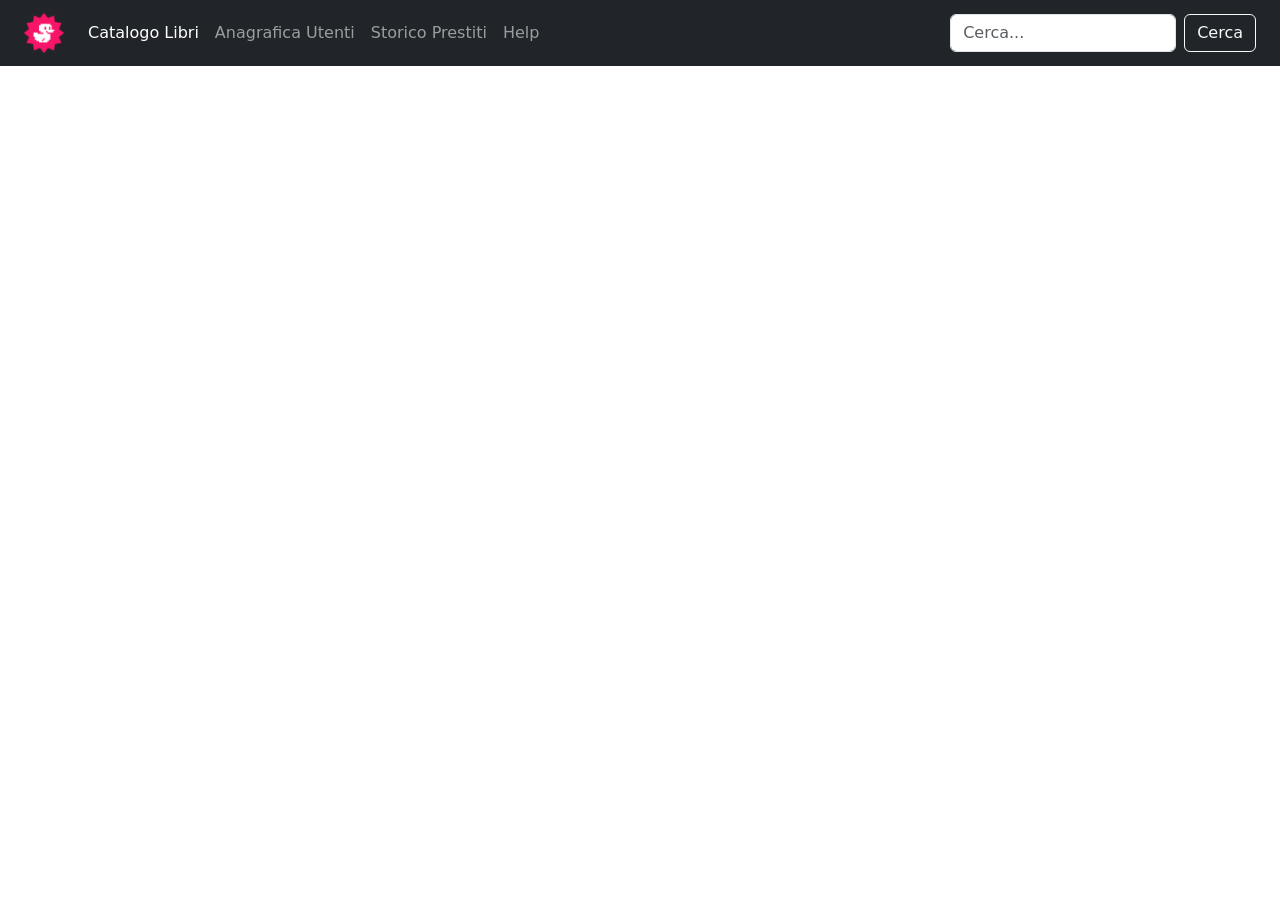
==== index.html @ 12b406c6 "aggiunta del menú a tendina e barra di ricerca" ====
<!DOCTYPE html>
<html lang="it">

<head>
    <meta charset="UTF-8">
    <meta name="viewport" content="width=device-width, initial-scale=1.0">
    <title>bootstrap dashboard</title>
    <link href="https://cdn.jsdelivr.net/npm/bootstrap@5.3.8/dist/css/bootstrap.min.css" rel="stylesheet"
        integrity="sha384-sRIl4kxILFvY47J16cr9ZwB07vP4J8+LH7qKQnuqkuIAvNWLzeN8tE5YBujZqJLB" crossorigin="anonymous">
    <link rel="stylesheet" href="./style/index.css">
</head>

<body>
    <header>
        <nav class="navbar navbar-expand-lg bg-dark navbar-dark">
            <div class="container-fluid px-4">

                <a class="navbar-brand d-flex align-items-center gap-2" href="#">
                    <img src="./img/duck.png" alt="Logo" class="header-logo">
                </a>
                <button class="navbar-toggler" type="button" data-bs-toggle="collapse" data-bs-target="#navMenu"
                    aria-controls="navMenu" aria-expanded="false" aria-label="Toggle navigation">
                    <span class="navbar-toggler-icon"></span>
                </button>
                <div class="collapse navbar-collapse" id="navMenu">
                    <ul class="navbar-nav me-auto mb-2 mb-lg-0">
                        <li class="nav-item">
                            <a class="nav-link text-white" href="#">Catalogo Libri</a>
                        </li>
                        <li class="nav-item">
                            <a class="nav-link " href="#">Anagrafica Utenti</a>
                        </li>
                        <li class="nav-item">
                            <a class="nav-link" href="#">Storico Prestiti</a>
                        </li>
                        <li class="nav-item">
                            <a class="nav-link" href="#">Help</a>
                        </li>
                    </ul>
                    <form class="d-flex gap-2" role="search">
                        <input class="form-control" type="search" placeholder="Cerca...">
                        <button class="btn btn-outline-light" type="submit">Cerca</button>
                    </form>
                </div>

            </div>
        </nav>
    </header>
    <main>
        <div class="container">
            <div class="row">
                <div class="col"></div>
                <div class="col"></div>
                <div class="col"></div>
            </div>
        </div>
    </main>
    <script src="https://cdn.jsdelivr.net/npm/bootstrap@5.3.8/dist/js/bootstrap.bundle.min.js"
        integrity="sha384-FKyoEForCGlyvwx9Hj09JcYn3nv7wiPVlz7YYwJrWVcXK/BmnVDxM+D2scQbITxI"
        crossorigin="anonymous"></script>
</body>

</html>
---- style/index.css ----
.header-logo{
    width: 40px; 
    height: 40px;
}
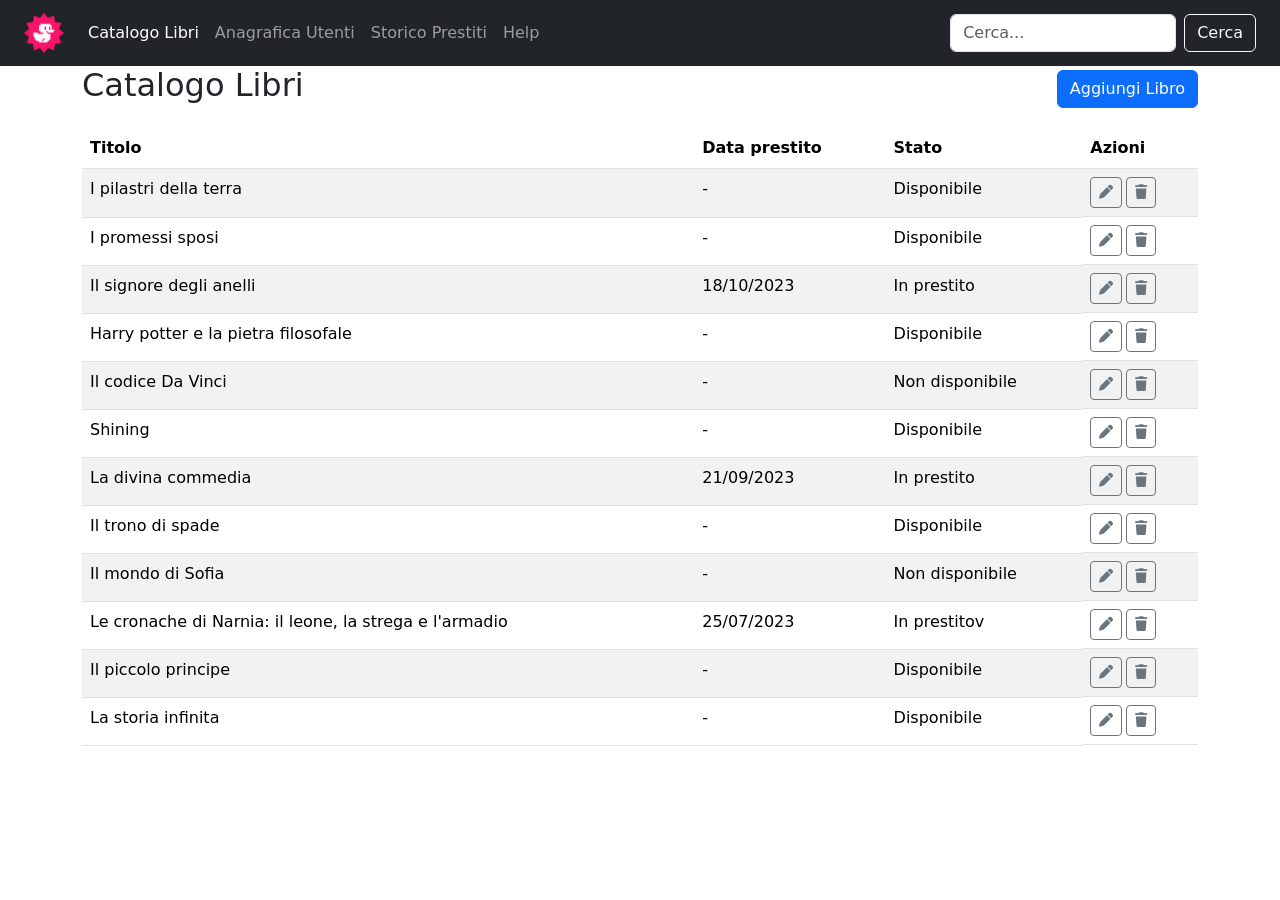
==== commit 6c5f6dad: "creazione della tabella con colonna che compare a 768px" ====
--- a/index.html
+++ b/index.html
@@ -7,6 +7,8 @@
     <title>bootstrap dashboard</title>
     <link href="https://cdn.jsdelivr.net/npm/bootstrap@5.3.8/dist/css/bootstrap.min.css" rel="stylesheet"
         integrity="sha384-sRIl4kxILFvY47J16cr9ZwB07vP4J8+LH7qKQnuqkuIAvNWLzeN8tE5YBujZqJLB" crossorigin="anonymous">
+    <link rel="stylesheet" href="https://cdnjs.cloudflare.com/ajax/libs/font-awesome/6.5.0/css/all.min.css">
+
     <link rel="stylesheet" href="./style/index.css">
 </head>
 
@@ -49,7 +51,180 @@
     <main>
         <div class="container">
             <div class="row">
-                <div class="col"></div>
+                <div class="col-12">
+                    <div class="d-flex justify-content-between align-items-center mb-3">
+                        <h2>Catalogo Libri</h2>
+                        <button class="btn btn-primary">Aggiungi Libro</button>
+                    </div>
+                    <table class="table table-striped table-1">
+                        <thead>
+                            <tr>
+                                <th scope="col">Titolo</th>
+                                <th scope="col">Data prestito</th>
+                                <th scope="col">Stato</th>
+                                <th scope="col">Azioni</th>
+                            </tr>
+                        </thead>
+                        <tbody>
+                            <tr>
+                                <td>I pilastri della terra</td>
+                                <td>-</td>
+                                <td >Disponibile</td>
+                                <td class="d-flex flex-nowrap gap-1">
+                                    <button class="btn btn-sm btn-outline-secondary">
+                                        <i class="fa-solid fa-pen"></i>
+                                    </button>
+                                    <button class="btn btn-sm btn-outline-secondary">
+                                        <i class="fa-solid fa-trash"></i>
+                                    </button>
+                                </td>
+                            </tr>
+                            <tr>
+                                <td>I promessi sposi</td>
+                                <td>-</td>
+                                <td>Disponibile</td>
+                                <td class="d-flex flex-nowrap gap-1">
+                                    <button class="btn btn-sm btn-outline-secondary">
+                                        <i class="fa-solid fa-pen"></i>
+                                    </button>
+                                    <button class="btn btn-sm btn-outline-secondary">
+                                        <i class="fa-solid fa-trash"></i>
+                                    </button>
+                                </td>
+                            </tr>
+                            <tr>
+                                <td>Il signore degli anelli</td>
+                                <td>18/10/2023</td>
+                                <td>In prestito</td>
+                                <td class="d-flex flex-nowrap gap-1">
+                                    <button class="btn btn-sm btn-outline-secondary">
+                                        <i class="fa-solid fa-pen"></i>
+                                    </button>
+                                    <button class="btn btn-sm btn-outline-secondary">
+                                        <i class="fa-solid fa-trash"></i>
+                                    </button>
+                                </td>
+                            </tr>
+                            <tr>
+                                <td>Harry potter e la pietra filosofale</td>
+                                <td>-</td>
+                                <td>Disponibile</td>
+                                <td class="d-flex flex-nowrap gap-1">
+                                    <button class="btn btn-sm btn-outline-secondary">
+                                        <i class="fa-solid fa-pen"></i>
+                                    </button>
+                                    <button class="btn btn-sm btn-outline-secondary">
+                                        <i class="fa-solid fa-trash"></i>
+                                    </button>
+                                </td>
+                            </tr>
+                            <tr>
+                                <td>Il codice Da Vinci</td>
+                                <td>-</td>
+                                <td>Non disponibile</td>
+                                <td class="d-flex flex-nowrap gap-1">
+                                    <button class="btn btn-sm btn-outline-secondary">
+                                        <i class="fa-solid fa-pen"></i>
+                                    </button>
+                                    <button class="btn btn-sm btn-outline-secondary">
+                                        <i class="fa-solid fa-trash"></i>
+                                    </button>
+                                </td>
+                            </tr>
+                            <tr>
+                                <td>Shining</td>
+                                <td>-</td>
+                                <td>Disponibile</td>
+                                <td class="d-flex flex-nowrap gap-1">
+                                    <button class="btn btn-sm btn-outline-secondary">
+                                        <i class="fa-solid fa-pen"></i>
+                                    </button>
+                                    <button class="btn btn-sm btn-outline-secondary">
+                                        <i class="fa-solid fa-trash"></i>
+                                    </button>
+                                </td>
+                            </tr>
+                            <tr>
+                                <td>La divina commedia</td>
+                                <td>21/09/2023</td>
+                                <td>In prestito</td>
+                                <td class="d-flex flex-nowrap gap-1">
+                                    <button class="btn btn-sm btn-outline-secondary">
+                                        <i class="fa-solid fa-pen"></i>
+                                    </button>
+                                    <button class="btn btn-sm btn-outline-secondary">
+                                        <i class="fa-solid fa-trash"></i>
+                                    </button>
+                                </td>
+                            </tr>
+                            <tr>
+                                <td>Il trono di spade</td>
+                                <td>-</td>
+                                <td>Disponibile</td>
+                                <td class="d-flex flex-nowrap gap-1">
+                                    <button class="btn btn-sm btn-outline-secondary">
+                                        <i class="fa-solid fa-pen"></i>
+                                    </button>
+                                    <button class="btn btn-sm btn-outline-secondary">
+                                        <i class="fa-solid fa-trash"></i>
+                                    </button>
+                                </td>
+                            </tr>
+                            <tr>
+                                <td>Il mondo di Sofia</td>
+                                <td>-</td>
+                                <td>Non disponibile</td>
+                                <td class="d-flex flex-nowrap gap-1">
+                                    <button class="btn btn-sm btn-outline-secondary">
+                                        <i class="fa-solid fa-pen"></i>
+                                    </button>
+                                    <button class="btn btn-sm btn-outline-secondary">
+                                        <i class="fa-solid fa-trash"></i>
+                                    </button>
+                                </td>
+                            </tr>
+                            <tr>
+                                <td>Le cronache di Narnia: il leone, la strega e l'armadio</td>
+                                <td>25/07/2023</td>
+                                <td>In prestitov</td>
+                                <td class="d-flex flex-nowrap gap-1">
+                                    <button class="btn btn-sm btn-outline-secondary">
+                                        <i class="fa-solid fa-pen"></i>
+                                    </button>
+                                    <button class="btn btn-sm btn-outline-secondary">
+                                        <i class="fa-solid fa-trash"></i>
+                                    </button>
+                                </td>
+                            </tr>
+                            <tr>
+                                <td>Il piccolo principe</td>
+                                <td>-</td>
+                                <td>Disponibile</td>
+                                <td class="d-flex flex-nowrap gap-1">
+                                    <button class="btn btn-sm btn-outline-secondary">
+                                        <i class="fa-solid fa-pen"></i>
+                                    </button>
+                                    <button class="btn btn-sm btn-outline-secondary">
+                                        <i class="fa-solid fa-trash"></i>
+                                    </button>
+                                </td>
+                            </tr>
+                            <tr>
+                                <td>La storia infinita</td>
+                                <td>-</td>
+                                <td>Disponibile</td>
+                                <td class="d-flex flex-nowrap gap-1">
+                                    <button class="btn btn-sm btn-outline-secondary">
+                                        <i class="fa-solid fa-pen"></i>
+                                    </button>
+                                    <button class="btn btn-sm btn-outline-secondary">
+                                        <i class="fa-solid fa-trash"></i>
+                                    </button>
+                                </td>
+                            </tr>
+                        </tbody>
+                    </table>
+                </div>
                 <div class="col"></div>
                 <div class="col"></div>
             </div>
--- a/style/index.css
+++ b/style/index.css
@@ -1,4 +1,23 @@
-.header-logo{
-    width: 40px; 
+.header-logo {
+    width: 40px;
     height: 40px;
+}
+
+
+
+/*media query*/
+@media screen and (min-width: 0px) {
+
+    .table-1 th:nth-child(2),
+    .table-1 td:nth-child(2) {
+        display: none;
+    }
+}
+
+@media screen and (min-width: 768px) {
+
+    .table-1 th:nth-child(2),
+    .table-1 td:nth-child(2) {
+        display: table-cell;
+    }
 }
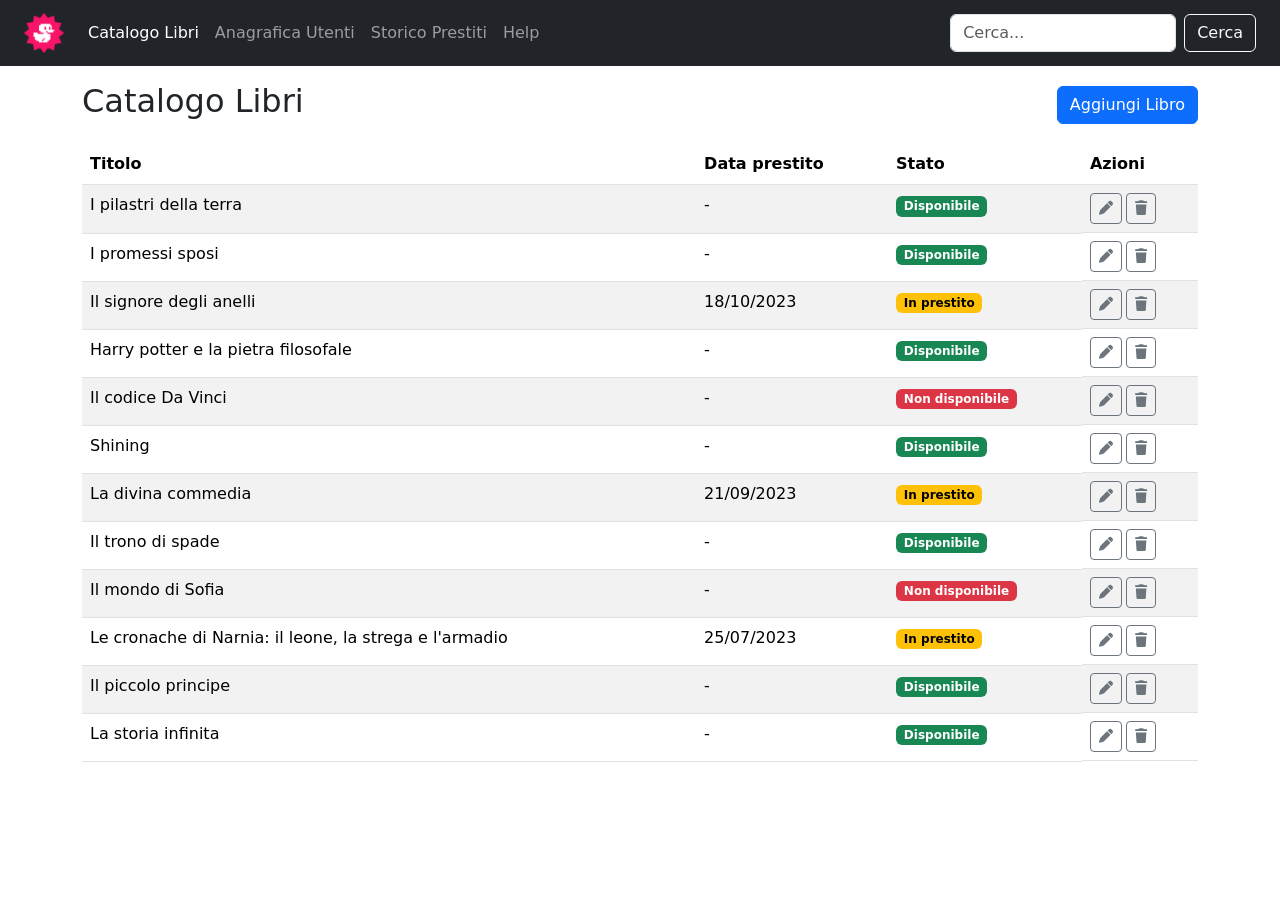
==== commit 6d3f154c: "aggiunta dei badge con colori per la disponibilitá" ====
--- a/index.html
+++ b/index.html
@@ -52,7 +52,7 @@
         <div class="container">
             <div class="row">
                 <div class="col-12">
-                    <div class="d-flex justify-content-between align-items-center mb-3">
+                    <div class="d-flex justify-content-between align-items-center mb-3 mt-3">
                         <h2>Catalogo Libri</h2>
                         <button class="btn btn-primary">Aggiungi Libro</button>
                     </div>
@@ -69,7 +69,7 @@
                             <tr>
                                 <td>I pilastri della terra</td>
                                 <td>-</td>
-                                <td >Disponibile</td>
+                                <td><span class="badge text-bg-success">Disponibile</span></td>
                                 <td class="d-flex flex-nowrap gap-1">
                                     <button class="btn btn-sm btn-outline-secondary">
                                         <i class="fa-solid fa-pen"></i>
@@ -82,7 +82,7 @@
                             <tr>
                                 <td>I promessi sposi</td>
                                 <td>-</td>
-                                <td>Disponibile</td>
+                                <td><span class="badge text-bg-success">Disponibile</span></td>
                                 <td class="d-flex flex-nowrap gap-1">
                                     <button class="btn btn-sm btn-outline-secondary">
                                         <i class="fa-solid fa-pen"></i>
@@ -95,7 +95,7 @@
                             <tr>
                                 <td>Il signore degli anelli</td>
                                 <td>18/10/2023</td>
-                                <td>In prestito</td>
+                                <td><span class="badge text-bg-warning">In prestito</span></td>
                                 <td class="d-flex flex-nowrap gap-1">
                                     <button class="btn btn-sm btn-outline-secondary">
                                         <i class="fa-solid fa-pen"></i>
@@ -108,7 +108,7 @@
                             <tr>
                                 <td>Harry potter e la pietra filosofale</td>
                                 <td>-</td>
-                                <td>Disponibile</td>
+                                <td><span class="badge text-bg-success">Disponibile</span></td>
                                 <td class="d-flex flex-nowrap gap-1">
                                     <button class="btn btn-sm btn-outline-secondary">
                                         <i class="fa-solid fa-pen"></i>
@@ -121,7 +121,7 @@
                             <tr>
                                 <td>Il codice Da Vinci</td>
                                 <td>-</td>
-                                <td>Non disponibile</td>
+                                <td><span class="badge text-bg-danger">Non disponibile</span></td>
                                 <td class="d-flex flex-nowrap gap-1">
                                     <button class="btn btn-sm btn-outline-secondary">
                                         <i class="fa-solid fa-pen"></i>
@@ -134,7 +134,7 @@
                             <tr>
                                 <td>Shining</td>
                                 <td>-</td>
-                                <td>Disponibile</td>
+                                <td><span class="badge text-bg-success">Disponibile</span></td>
                                 <td class="d-flex flex-nowrap gap-1">
                                     <button class="btn btn-sm btn-outline-secondary">
                                         <i class="fa-solid fa-pen"></i>
@@ -147,7 +147,7 @@
                             <tr>
                                 <td>La divina commedia</td>
                                 <td>21/09/2023</td>
-                                <td>In prestito</td>
+                                <td><span class="badge text-bg-warning">In prestito</span></td>
                                 <td class="d-flex flex-nowrap gap-1">
                                     <button class="btn btn-sm btn-outline-secondary">
                                         <i class="fa-solid fa-pen"></i>
@@ -160,7 +160,7 @@
                             <tr>
                                 <td>Il trono di spade</td>
                                 <td>-</td>
-                                <td>Disponibile</td>
+                                <td><span class="badge text-bg-success">Disponibile</span></td>
                                 <td class="d-flex flex-nowrap gap-1">
                                     <button class="btn btn-sm btn-outline-secondary">
                                         <i class="fa-solid fa-pen"></i>
@@ -173,7 +173,7 @@
                             <tr>
                                 <td>Il mondo di Sofia</td>
                                 <td>-</td>
-                                <td>Non disponibile</td>
+                                <td><span class="badge text-bg-danger">Non disponibile</span></td>
                                 <td class="d-flex flex-nowrap gap-1">
                                     <button class="btn btn-sm btn-outline-secondary">
                                         <i class="fa-solid fa-pen"></i>
@@ -186,7 +186,7 @@
                             <tr>
                                 <td>Le cronache di Narnia: il leone, la strega e l'armadio</td>
                                 <td>25/07/2023</td>
-                                <td>In prestitov</td>
+                                <td><span class="badge text-bg-warning">In prestito</span></td>
                                 <td class="d-flex flex-nowrap gap-1">
                                     <button class="btn btn-sm btn-outline-secondary">
                                         <i class="fa-solid fa-pen"></i>
@@ -199,7 +199,7 @@
                             <tr>
                                 <td>Il piccolo principe</td>
                                 <td>-</td>
-                                <td>Disponibile</td>
+                                <td><span class="badge text-bg-success">Disponibile</span></td>
                                 <td class="d-flex flex-nowrap gap-1">
                                     <button class="btn btn-sm btn-outline-secondary">
                                         <i class="fa-solid fa-pen"></i>
@@ -212,7 +212,7 @@
                             <tr>
                                 <td>La storia infinita</td>
                                 <td>-</td>
-                                <td>Disponibile</td>
+                                <td><span class="badge text-bg-success">Disponibile</span></td>
                                 <td class="d-flex flex-nowrap gap-1">
                                     <button class="btn btn-sm btn-outline-secondary">
                                         <i class="fa-solid fa-pen"></i>
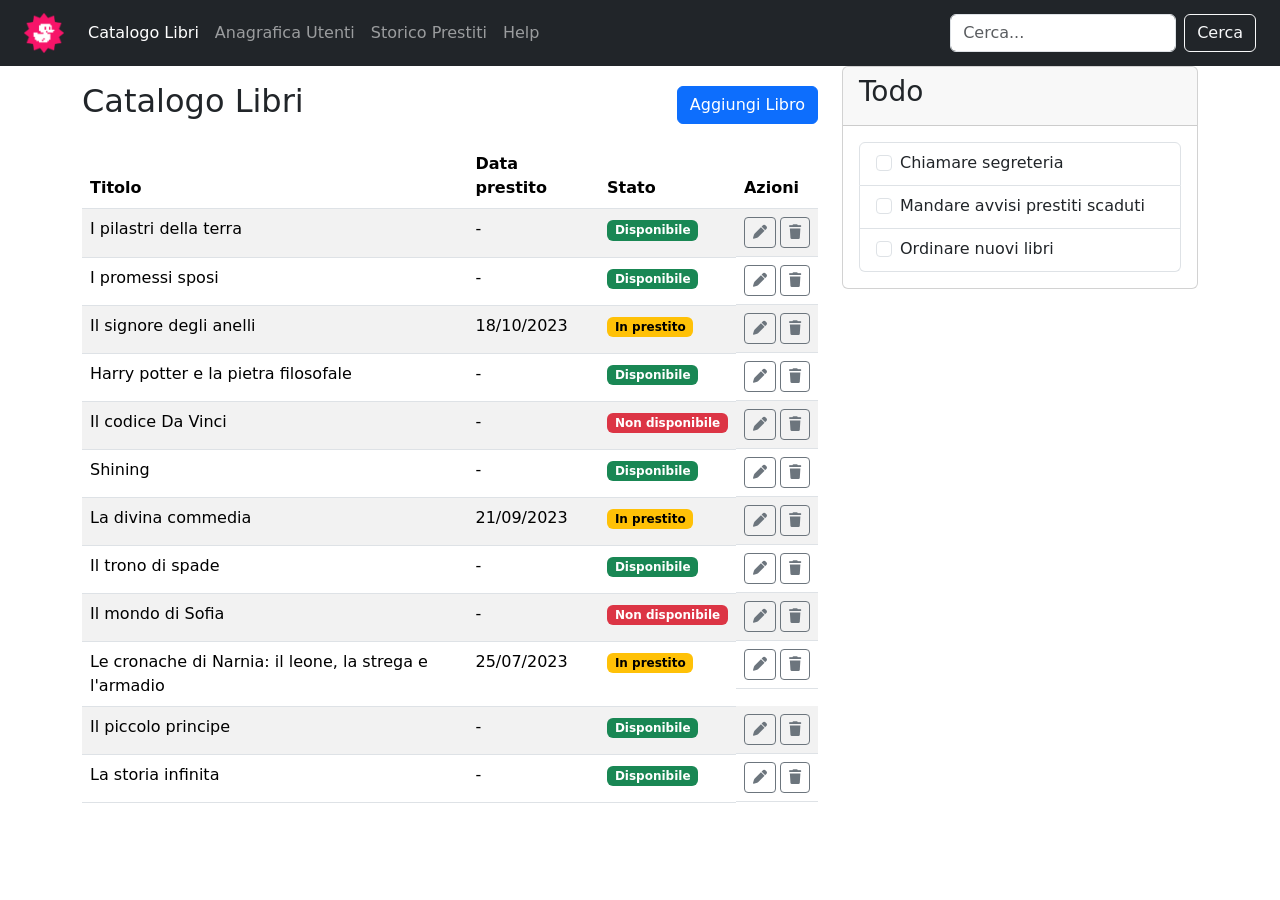
==== commit fd94105e: "aggiunta della to do list aggiornata la dimensione della tabella per breackpoint lg" ====
--- a/index.html
+++ b/index.html
@@ -51,7 +51,7 @@
     <main>
         <div class="container">
             <div class="row">
-                <div class="col-12">
+                <div class="col-12 col-lg-8">
                     <div class="d-flex justify-content-between align-items-center mb-3 mt-3">
                         <h2>Catalogo Libri</h2>
                         <button class="btn btn-primary">Aggiungi Libro</button>
@@ -225,10 +225,37 @@
                         </tbody>
                     </table>
                 </div>
-                <div class="col"></div>
+                <div class="col-12 col-lg-4">
+                    <div class="card mb-3">
+                        <div class="card-header">
+                            <h3>Todo</h3>
+                        </div>
+                        <div class="card-body">
+                            <ul class="list-group list-group">
+                                <li class="list-group-item">
+                                    <div class="form-check">
+                                        <input class="form-check-input" type="checkbox" id="check1">
+                                        <label class="form-check-label" for="check1">Chiamare segreteria</label>
+                                    </div>
+                                </li>
+                                <li class="list-group-item">
+                                    <div class="form-check">
+                                        <input class="form-check-input" type="checkbox" id="check2">
+                                        <label class="form-check-label" for="check2">Mandare avvisi prestiti scaduti</label>
+                                    </div>
+                                </li>
+                                <li class="list-group-item">
+                                    <div class="form-check">
+                                        <input class="form-check-input" type="checkbox" id="check2">
+                                        <label class="form-check-label" for="check2">Ordinare nuovi libri</label>
+                                    </div>
+                                </li>
+                            </ul>
+                        </div>
+                    </div>
+                </div>
                 <div class="col"></div>
             </div>
-        </div>
     </main>
     <script src="https://cdn.jsdelivr.net/npm/bootstrap@5.3.8/dist/js/bootstrap.bundle.min.js"
         integrity="sha384-FKyoEForCGlyvwx9Hj09JcYn3nv7wiPVlz7YYwJrWVcXK/BmnVDxM+D2scQbITxI"
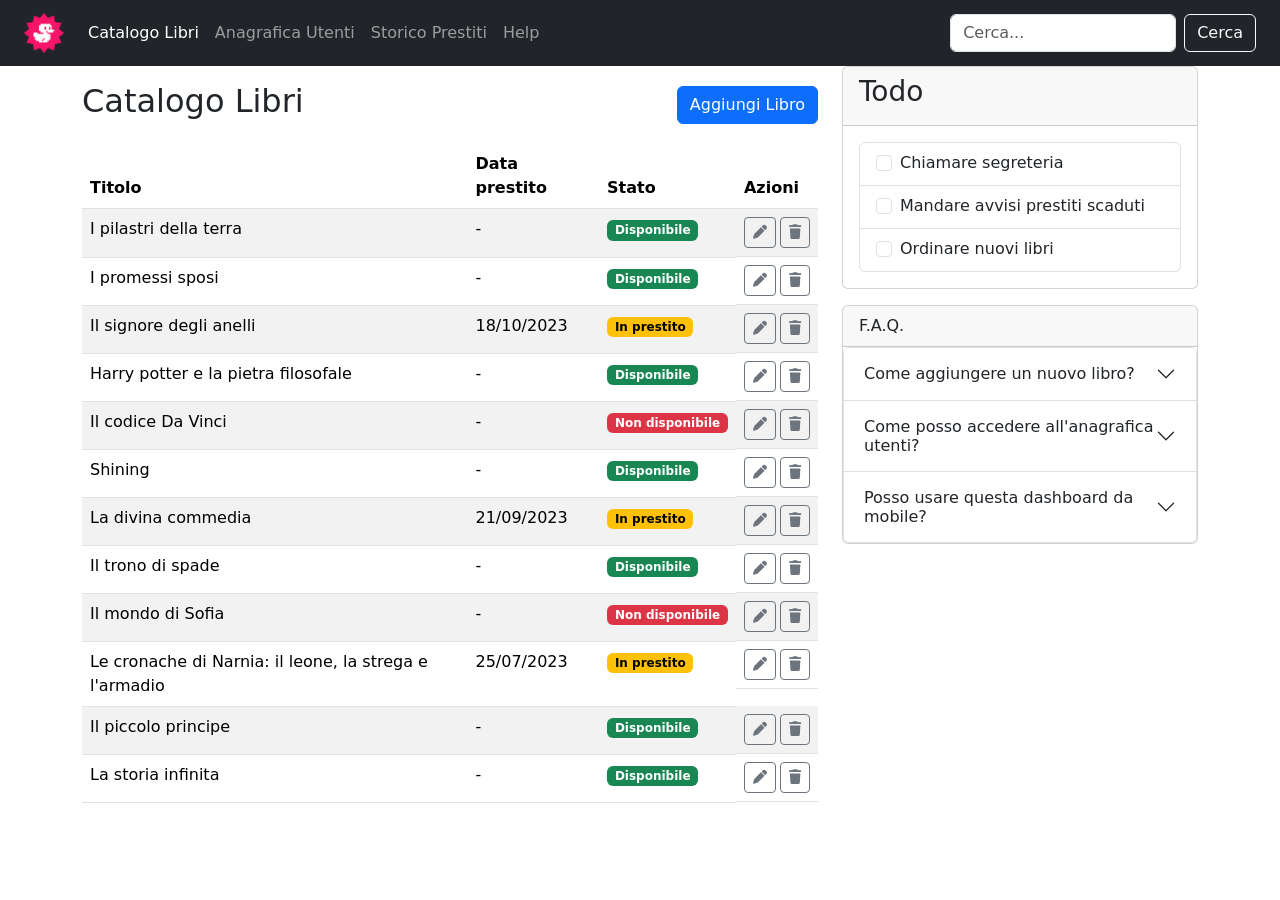
==== commit 1a937bc8: "aggiunto l'accordion e messo nella stessa colonna del to do list" ====
--- a/index.html
+++ b/index.html
@@ -225,7 +225,7 @@
                         </tbody>
                     </table>
                 </div>
-                <div class="col-12 col-lg-4">
+                <div class="col-12 col-lg-4 mb-3">
                     <div class="card mb-3">
                         <div class="card-header">
                             <h3>Todo</h3>
@@ -241,7 +241,8 @@
                                 <li class="list-group-item">
                                     <div class="form-check">
                                         <input class="form-check-input" type="checkbox" id="check2">
-                                        <label class="form-check-label" for="check2">Mandare avvisi prestiti scaduti</label>
+                                        <label class="form-check-label" for="check2">Mandare avvisi prestiti
+                                            scaduti</label>
                                     </div>
                                 </li>
                                 <li class="list-group-item">
@@ -253,8 +254,45 @@
                             </ul>
                         </div>
                     </div>
+                    <div class="card">
+                        <div class="card-header">F.A.Q.</div>
+                        <div class="accordion" id="faq">
+                            <div class="accordion-item">
+                                <h2 class="accordion-header">
+                                    <button class="accordion-button collapsed" data-bs-toggle="collapse"
+                                        data-bs-target="#faq1">
+                                        Come aggiungere un nuovo libro?
+                                    </button>
+                                </h2>
+                                <div id="faq1" class="accordion-collapse collapse" data-bs-parent="#faq">
+                                    <div class="accordion-body">Eh speravi in una risposta? Anch'io, ma non si puó avere tutto.</div>
+                                </div>
+                            </div>
+                            <div class="accordion-item">
+                                <h2 class="accordion-header">
+                                    <button class="accordion-button collapsed" data-bs-toggle="collapse"
+                                        data-bs-target="#faq2">
+                                        Come posso accedere all'anagrafica utenti?
+                                    </button>
+                                </h2>
+                                <div id="faq2" class="accordion-collapse collapse" data-bs-parent="#faq">
+                                    <div class="accordion-body">Basta andare al comune, ufficio 4 in fondo a destra</div>
+                                </div>
+                            </div>
+                            <div class="accordion-item">
+                                <h2 class="accordion-header">
+                                    <button class="accordion-button collapsed" data-bs-toggle="collapse"
+                                        data-bs-target="#faq3">
+                                        Posso usare questa dashboard da mobile?
+                                    </button>
+                                </h2>
+                                <div id="faq3" class="accordion-collapse collapse" data-bs-parent="#faq">
+                                    <div class="accordion-body">Si spera di si</div>
+                                </div>
+                            </div>
+                        </div>
+                    </div>
                 </div>
-                <div class="col"></div>
             </div>
     </main>
     <script src="https://cdn.jsdelivr.net/npm/bootstrap@5.3.8/dist/js/bootstrap.bundle.min.js"
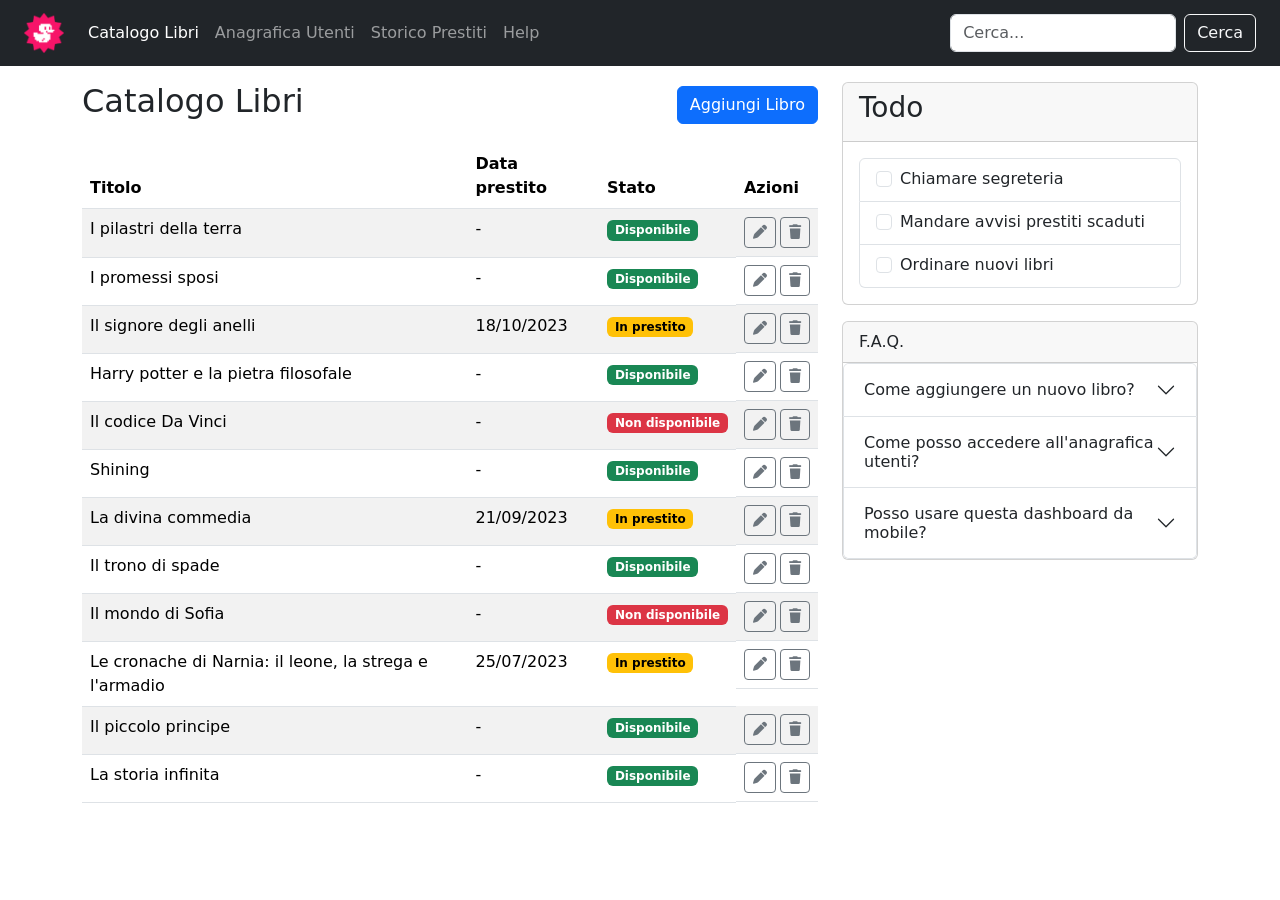
==== commit 857f4ea9: "aggiunto margine top alla colonna delle cards" ====
--- a/index.html
+++ b/index.html
@@ -225,7 +225,7 @@
                         </tbody>
                     </table>
                 </div>
-                <div class="col-12 col-lg-4 mb-3">
+                <div class="col-12 col-lg-4 mb-3 mt-3">
                     <div class="card mb-3">
                         <div class="card-header">
                             <h3>Todo</h3>
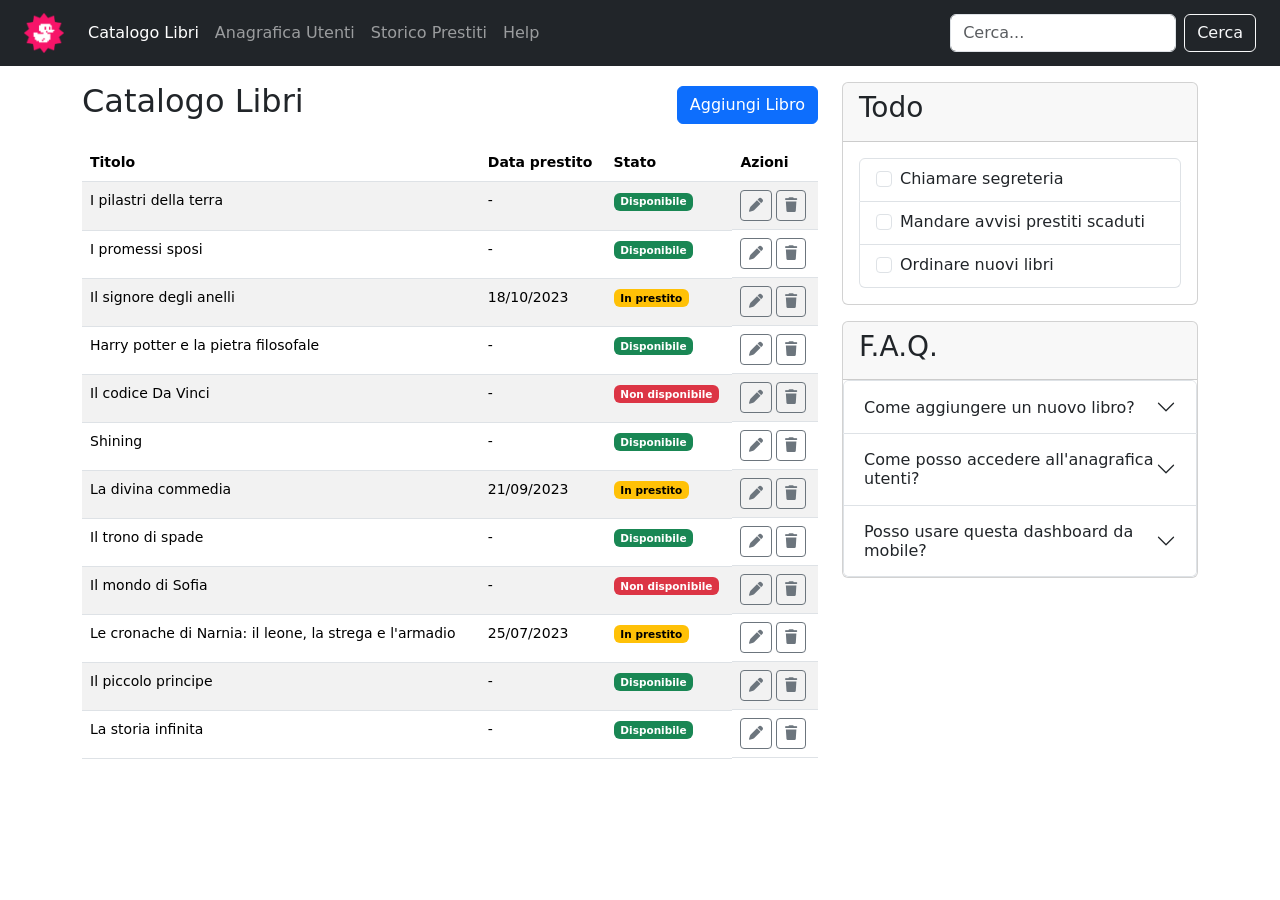
==== commit 21b5e567: "link della nuova pagina e creazione dell'header della nuova pagina" ====
--- a/index.html
+++ b/index.html
@@ -16,7 +16,6 @@
     <header>
         <nav class="navbar navbar-expand-lg bg-dark navbar-dark">
             <div class="container-fluid px-4">
-
                 <a class="navbar-brand d-flex align-items-center gap-2" href="#">
                     <img src="./img/duck.png" alt="Logo" class="header-logo">
                 </a>
@@ -44,19 +43,21 @@
                         <button class="btn btn-outline-light" type="submit">Cerca</button>
                     </form>
                 </div>
-
             </div>
         </nav>
     </header>
+
     <main>
         <div class="container">
             <div class="row">
                 <div class="col-12 col-lg-8">
                     <div class="d-flex justify-content-between align-items-center mb-3 mt-3">
                         <h2>Catalogo Libri</h2>
-                        <button class="btn btn-primary">Aggiungi Libro</button>
+                        <button class="btn btn-primary">
+                            <a class="text-white text-decoration-none" href="./nuovo-libro.html">Aggiungi Libro</a>
+                        </button>
                     </div>
-                    <table class="table table-striped table-1">
+                    <table class="table table-striped table-1 small">
                         <thead>
                             <tr>
                                 <th scope="col">Titolo</th>
@@ -241,8 +242,7 @@
                                 <li class="list-group-item">
                                     <div class="form-check">
                                         <input class="form-check-input" type="checkbox" id="check2">
-                                        <label class="form-check-label" for="check2">Mandare avvisi prestiti
-                                            scaduti</label>
+                                        <label class="form-check-label" for="check2">Mandare avvisi prestiti scaduti</label>
                                     </div>
                                 </li>
                                 <li class="list-group-item">
@@ -255,23 +255,23 @@
                         </div>
                     </div>
                     <div class="card">
-                        <div class="card-header">F.A.Q.</div>
+                        <div class="card-header">
+                            <h3>F.A.Q.</h3>
+                            </div>
                         <div class="accordion" id="faq">
                             <div class="accordion-item">
                                 <h2 class="accordion-header">
-                                    <button class="accordion-button collapsed" data-bs-toggle="collapse"
-                                        data-bs-target="#faq1">
+                                    <button class="accordion-button collapsed" data-bs-toggle="collapse" data-bs-target="#faq1">
                                         Come aggiungere un nuovo libro?
                                     </button>
                                 </h2>
-                                <div id="faq1" class="accordion-collapse collapse" data-bs-parent="#faq">
+                                <div id="faq1" class="accordion-collapse collapse " data-bs-parent="#faq">
                                     <div class="accordion-body">Eh speravi in una risposta? Anch'io, ma non si puó avere tutto.</div>
                                 </div>
                             </div>
                             <div class="accordion-item">
                                 <h2 class="accordion-header">
-                                    <button class="accordion-button collapsed" data-bs-toggle="collapse"
-                                        data-bs-target="#faq2">
+                                    <button class="accordion-button collapsed" data-bs-toggle="collapse" data-bs-target="#faq2">
                                         Come posso accedere all'anagrafica utenti?
                                     </button>
                                 </h2>
@@ -281,8 +281,7 @@
                             </div>
                             <div class="accordion-item">
                                 <h2 class="accordion-header">
-                                    <button class="accordion-button collapsed" data-bs-toggle="collapse"
-                                        data-bs-target="#faq3">
+                                    <button class="accordion-button collapsed" data-bs-toggle="collapse" data-bs-target="#faq3">
                                         Posso usare questa dashboard da mobile?
                                     </button>
                                 </h2>
